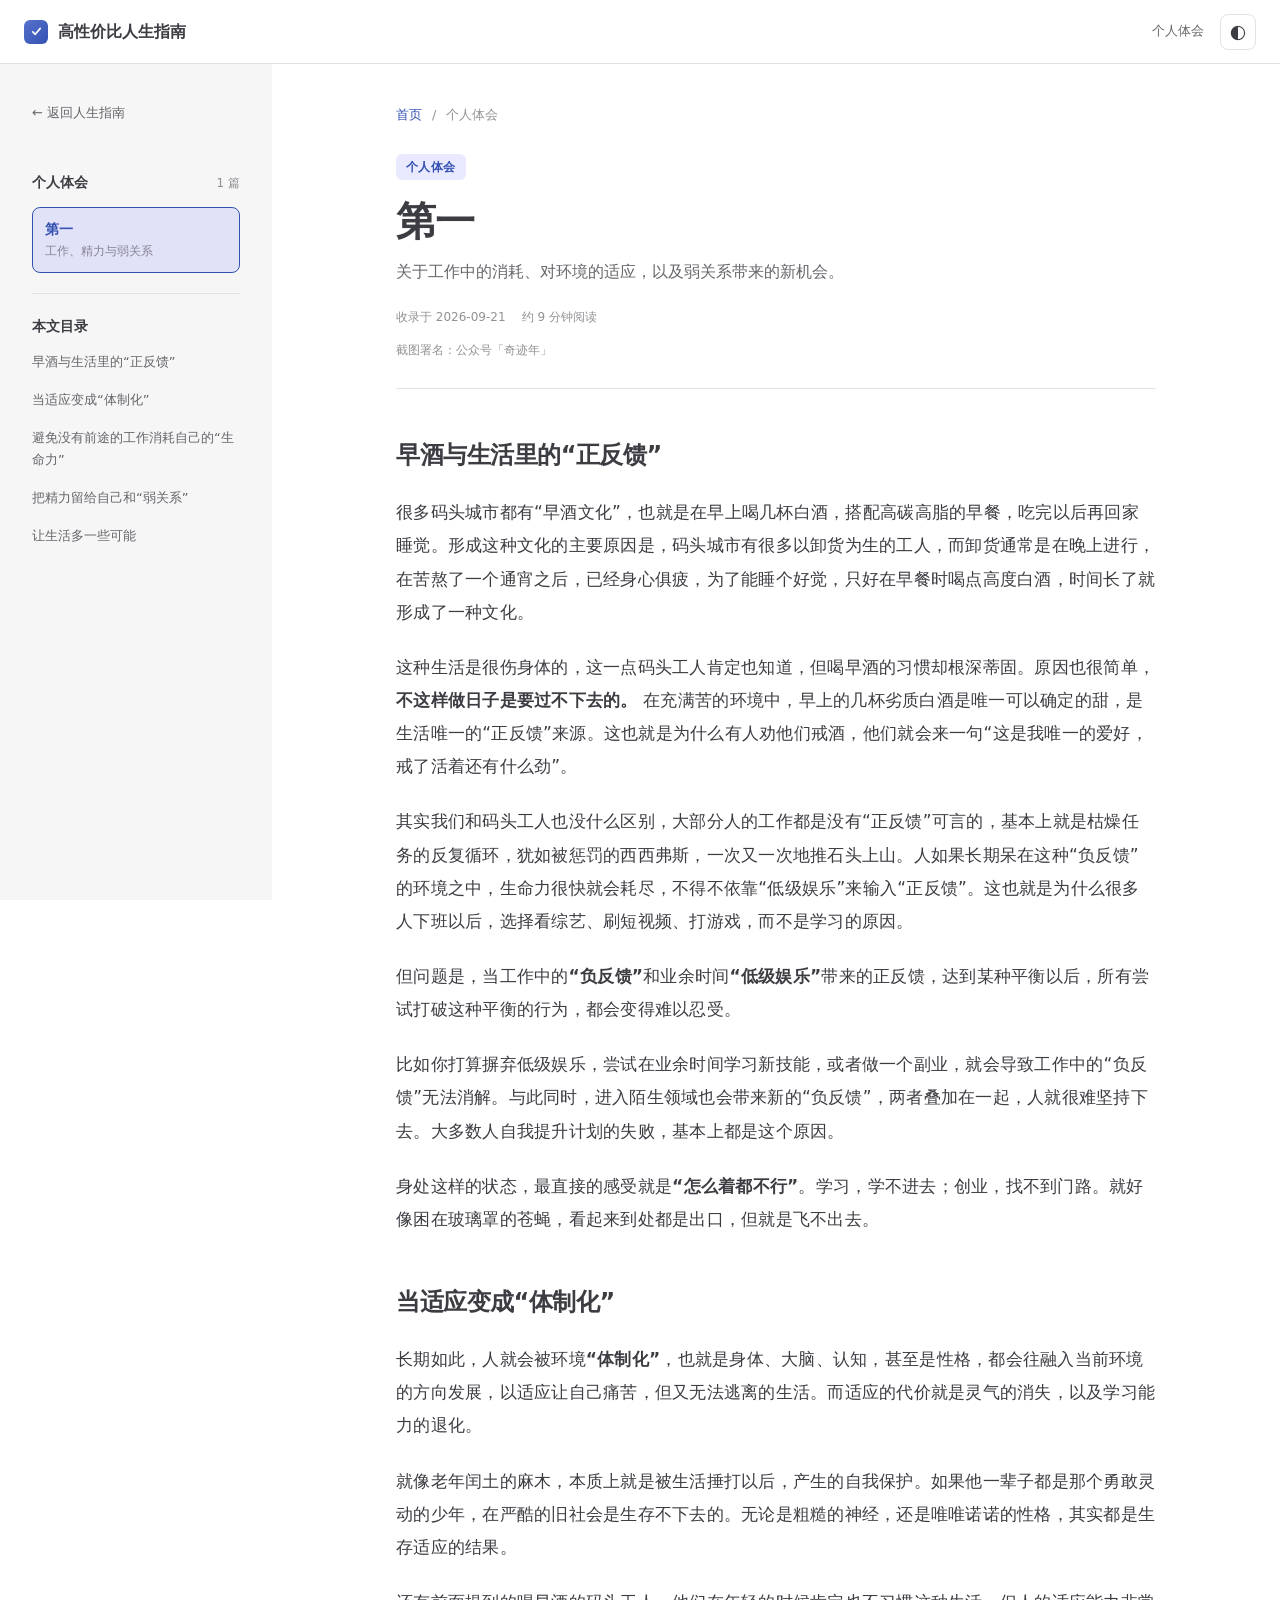
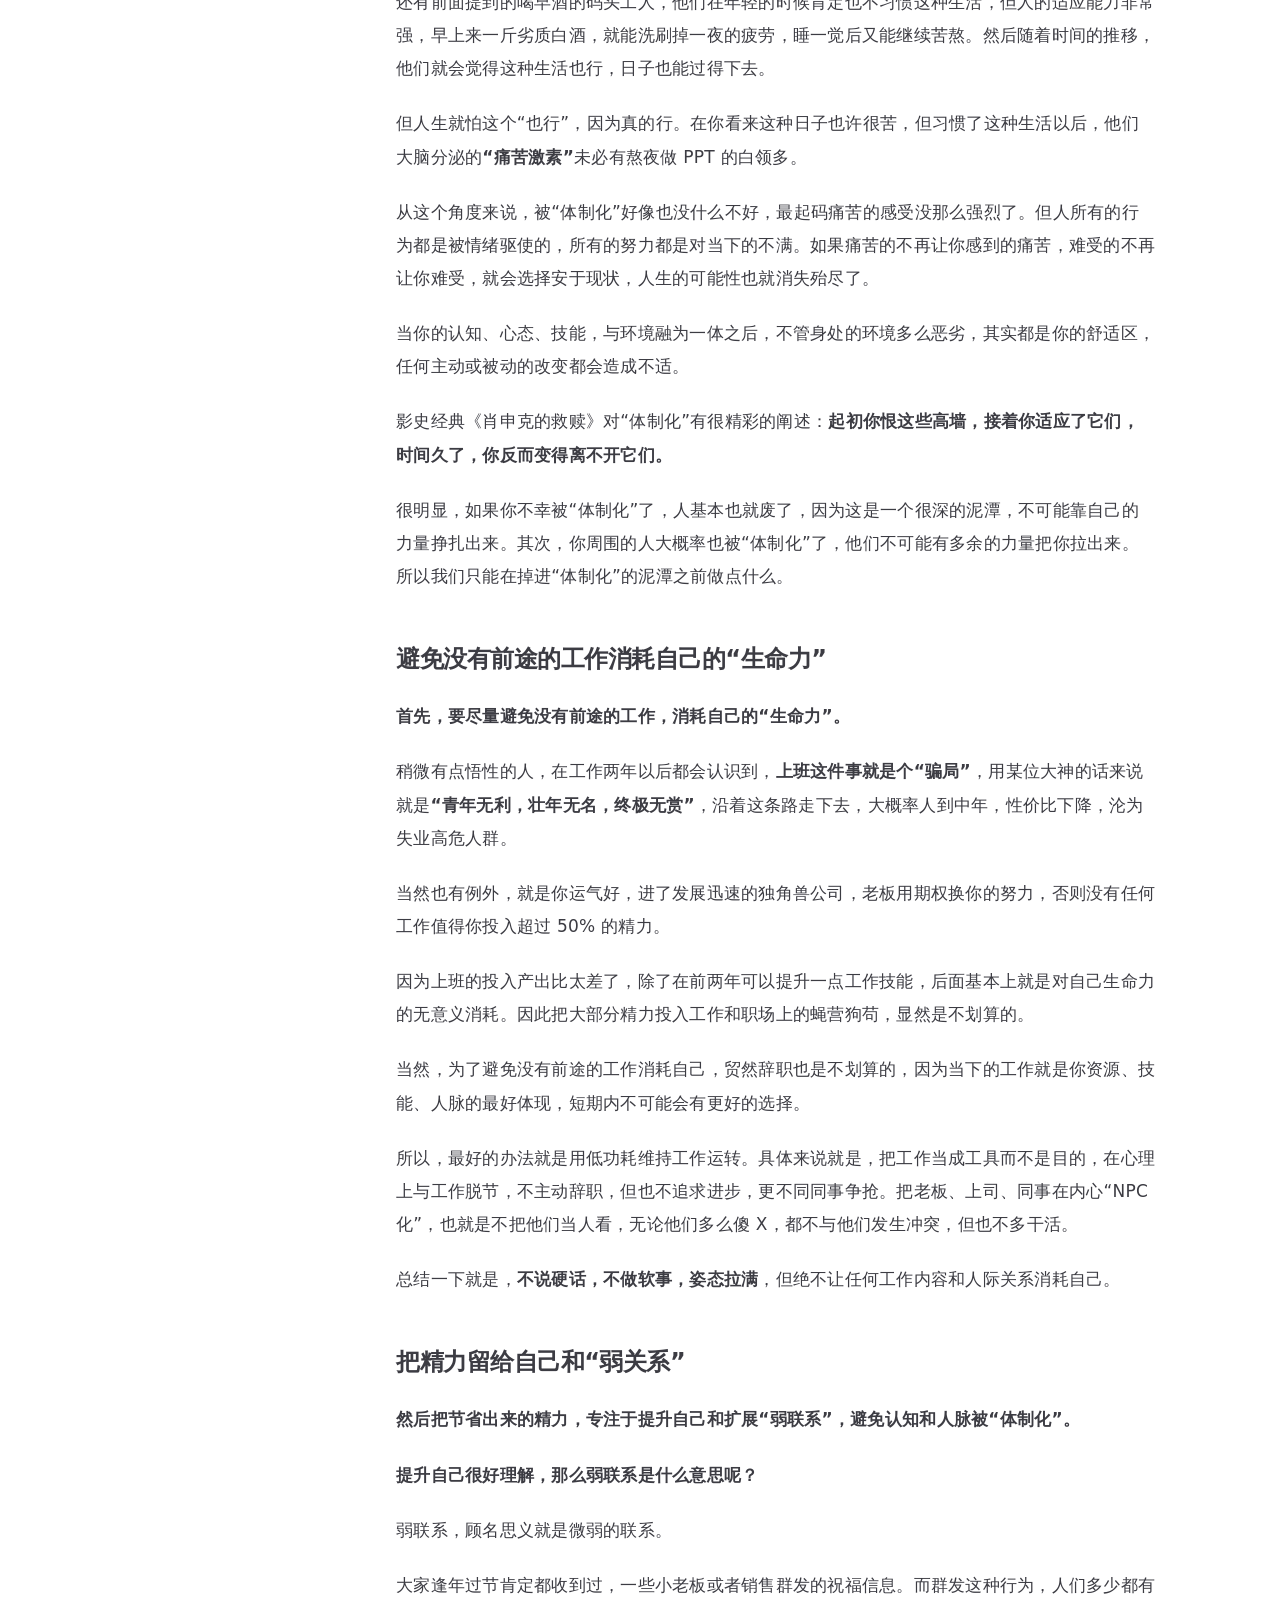
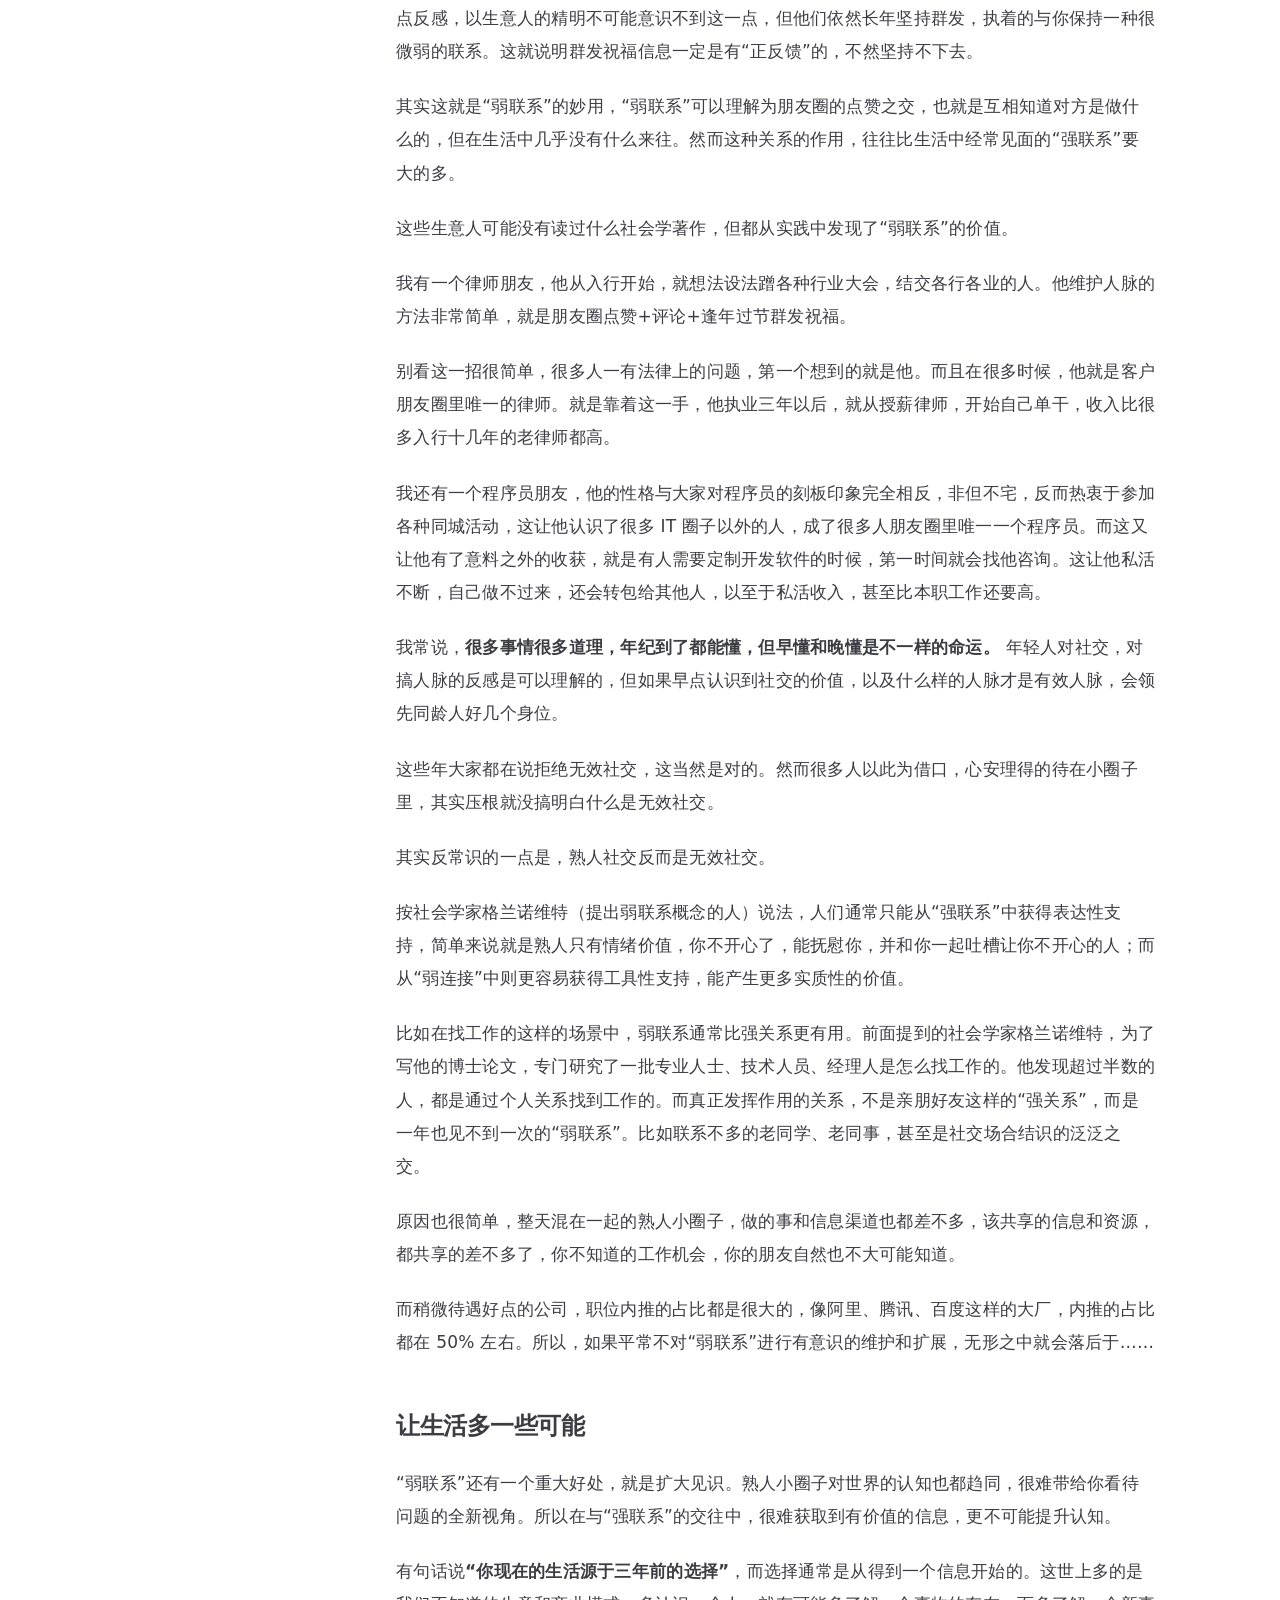
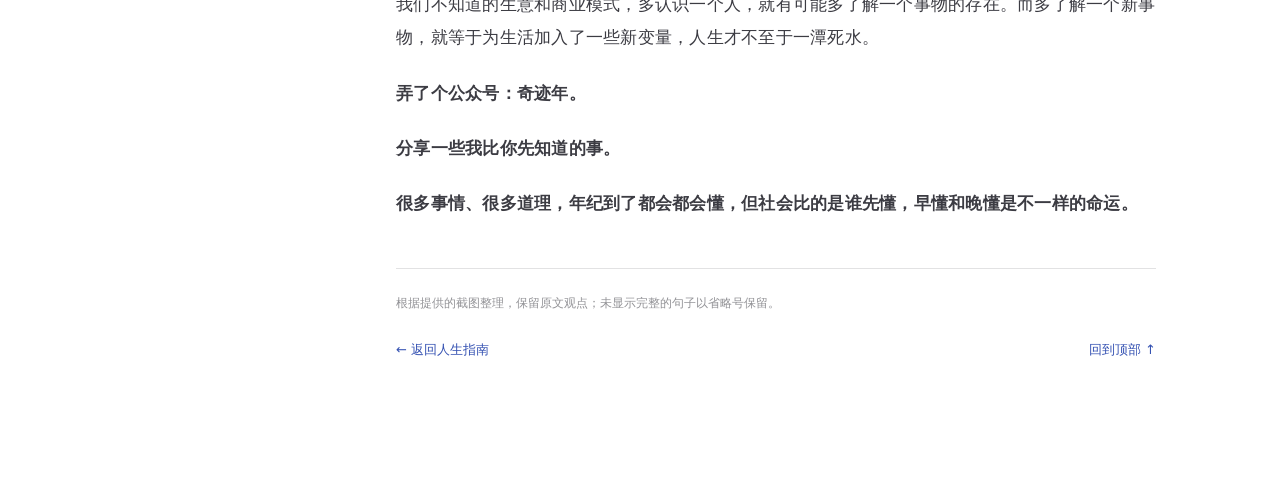
==== personal.html @ 33c747d7 "Add personal reflections sidebar and first article reader" ====
<!doctype html>
<html lang="zh-CN">
<head>
<meta charset="utf-8">
<meta name="viewport" content="width=device-width, initial-scale=1">
<title>第一 · 个人体会 · 高性价比人生指南</title>
<meta name="description" content="关于工作中的消耗、对环境的适应，以及弱关系带来的新机会。">
<meta name="theme-color" content="#3451b2" media="(prefers-color-scheme: light)">
<meta name="theme-color" content="#1b1b1f" media="(prefers-color-scheme: dark)">
<link rel="canonical" href="https://zhangjh024.github.io/HowToLiveBetter/personal.html?article=first">
<meta property="og:type" content="article">
<meta property="og:title" content="第一 · 个人体会">
<meta property="og:description" content="关于工作中的消耗、对环境的适应，以及弱关系带来的新机会。">
<meta property="og:url" content="https://zhangjh024.github.io/HowToLiveBetter/personal.html?article=first">
<meta property="og:site_name" content="高性价比人生指南">
<meta property="og:locale" content="zh_CN">
<link rel="icon" href="data:image/svg+xml,%3Csvg xmlns='http://www.w3.org/2000/svg' viewBox='0 0 64 64'%3E%3Crect width='64' height='64' rx='14' fill='%233451b2'/%3E%3Cpath d='M17 33l10 11 20-24' fill='none' stroke='white' stroke-width='7' stroke-linecap='round' stroke-linejoin='round'/%3E%3C/svg%3E">
<script>(function(){try{var s=localStorage.getItem('theme');var d=s?s==='dark':matchMedia('(prefers-color-scheme: dark)').matches;if(d)document.documentElement.classList.add('dark')}catch(e){}})();</script>
<link rel="stylesheet" href="assets/site.css">
<link rel="stylesheet" href="assets/personal.css">
<script type="module" src="assets/personal.js"></script>
</head>
<body class="reading-page">
<a class="reader-skip" href="#personal-reader">跳到正文</a>
<header class="nav">
  <div class="nav-in">
    <button class="icon-btn menu-btn" id="reader-menu" aria-label="打开文章导航" aria-controls="reader-sidebar" aria-expanded="false"><svg viewBox="0 0 24 24" aria-hidden="true"><path d="M4 6h16v2H4zm0 5h16v2H4zm0 5h16v2H4z"/></svg></button>
    <a class="title" href="./"><span class="logo" aria-hidden="true"><svg viewBox="0 0 24 24"><path d="M6 12.5l4 4 8-9.5" fill="none" stroke="currentColor" stroke-width="2.6" stroke-linecap="round" stroke-linejoin="round"/></svg></span><span>高性价比人生指南</span></a>
    <span class="reader-nav-label">个人体会</span>
    <button class="reader-theme" id="reader-theme" aria-label="切换深色模式" aria-pressed="false" title="切换深色模式">◐</button>
  </div>
</header>
<div class="backdrop" id="reader-backdrop"></div>
<aside class="sidebar" id="reader-sidebar" aria-label="文章导航">
  <div class="group"><a class="reader-home" href="./">← 返回人生指南</a></div>
  <section class="group personal-group" aria-labelledby="personal-heading">
    <div class="gt" id="personal-heading">个人体会 <small data-personal-count>1 篇</small></div>
    <nav class="personal-links" data-personal-links aria-label="个人体会文章">
      <a class="personal-entry" href="personal.html?article=first"><span>第一</span><small>工作、精力与弱关系</small></a>
    </nav>
  </section>
  <nav class="group" aria-labelledby="reader-toc-heading" id="reader-toc-group" hidden>
    <div class="gt" id="reader-toc-heading">本文目录</div>
    <ol class="reader-toc" id="reader-toc"></ol>
  </nav>
</aside>
<main class="content" id="personal-reader" tabindex="-1">
  <div class="reading-doc doc">
    <div class="reader-breadcrumb"><a href="./">首页</a><span aria-hidden="true">/</span><span>个人体会</span></div>
    <div class="status" id="reader-status" role="status">正在加载文章…</div>
    <article id="reader-article" hidden>
      <header class="reader-header">
        <span class="reader-category">个人体会</span>
        <h1 id="reader-title">第一</h1>
        <p class="reader-description" id="reader-description"></p>
        <div class="reader-meta"><span>收录于 <time id="reader-date"></time></span><span id="reader-length"></span></div>
        <p class="reader-source" id="reader-source"></p>
      </header>
      <div class="reader-body" id="reader-body"></div>
      <footer class="reader-footer">
        <p class="reader-note" id="reader-note"></p>
        <div class="reader-bottom-links"><a href="./">← 返回人生指南</a><a href="#personal-reader">回到顶部 ↑</a></div>
      </footer>
    </article>
    <noscript><p>阅读文章需要开启 JavaScript，也可以<a href="https://github.com/zhangjh024/HowToLiveBetter/blob/main/docs/个人体会/第一.md">在 GitHub 阅读《第一》</a>。</p></noscript>
  </div>
</main>
</body>
</html>
---- assets/site.css ----
:root{
  --bg:#ffffff; --bg-alt:#f6f6f7; --bg-soft:#f6f6f7; --bg-mute:#f1f1f2; --bg-elv:#ffffff;
  --divider:#e2e2e3; --gutter:#e2e2e3;
  --t1:rgba(60,60,67,1); --t2:rgba(60,60,67,.78); --t3:rgba(60,60,67,.56);
  --brand-1:#3451b2; --brand-2:#3a5ccc; --brand-3:#5672cd; --brand-soft:rgba(100,108,255,.14);
  --green-1:#18794e; --green-soft:rgba(16,185,129,.14);
  --yellow-1:#915930; --yellow-soft:rgba(234,179,8,.14);
  --red-1:#b8272c; --red-soft:rgba(244,63,94,.14);
  --gray-1:#565a5f; --gray-soft:rgba(142,150,170,.14);
  --mark:rgba(234,179,8,.32);
  --shadow:0 1px 2px rgba(0,0,0,.04),0 1px 2px rgba(0,0,0,.06);
  --font:"Inter",ui-sans-serif,system-ui,-apple-system,"Segoe UI",Roboto,"PingFang SC","Hiragino Sans GB","Microsoft YaHei","Noto Sans SC",sans-serif;
  --mono:ui-monospace,"SF Mono",Menlo,Consolas,"Liberation Mono",monospace;
  --nav-h:64px; --side-w:272px;
  color-scheme:light;
}
html.dark{
  --bg:#1b1b1f; --bg-alt:#161618; --bg-soft:#202127; --bg-mute:#2b2b2f; --bg-elv:#202127;
  --divider:#2e2e32; --gutter:#000000;
  --t1:rgba(255,255,245,.86); --t2:rgba(235,235,245,.6); --t3:rgba(235,235,245,.38);
  --brand-1:#a8b1ff; --brand-2:#5c73e7; --brand-3:#3e63dd; --brand-soft:rgba(100,108,255,.16);
  --green-1:#3dd68c; --green-soft:rgba(16,185,129,.16);
  --yellow-1:#f9b44e; --yellow-soft:rgba(234,179,8,.16);
  --red-1:#f66f81; --red-soft:rgba(244,63,94,.16);
  --gray-1:#a4a8ae; --gray-soft:rgba(142,150,170,.16);
  --mark:rgba(234,179,8,.28);
  --shadow:0 1px 2px rgba(0,0,0,.3);
  color-scheme:dark;
}
*{box-sizing:border-box}
html{scroll-padding-top:calc(var(--nav-h) + 16px)}
body{margin:0;background:var(--bg);color:var(--t1);font:14px/1.7 var(--font);-webkit-font-smoothing:antialiased}
a{color:var(--brand-1);text-decoration:none;transition:color .25s}
a:hover{color:var(--brand-2);text-decoration:underline;text-underline-offset:2px}
button{font:inherit;color:inherit;background:none;border:0;padding:0;cursor:pointer}
:focus-visible{outline:2px solid var(--brand-1);outline-offset:2px;border-radius:4px}
mark{background:var(--mark);color:inherit;border-radius:2px;padding:0 1px}
[hidden]{display:none!important}

/* nav */
.nav{position:fixed;top:0;left:0;right:0;height:var(--nav-h);z-index:30;background:var(--bg);border-bottom:1px solid var(--divider)}
.nav-in{height:100%;display:flex;align-items:center;gap:16px;padding:0 24px}
.title{display:flex;align-items:center;gap:10px;font-weight:600;font-size:16px;color:var(--t1);white-space:nowrap}
.title:hover{text-decoration:none;color:var(--t1)}
.logo{width:24px;height:24px;border-radius:6px;background:linear-gradient(135deg,var(--brand-3),var(--brand-1));display:grid;place-items:center;color:#fff;font-size:12px;font-weight:700}
.logo svg{width:15px;height:15px}
.search{flex:1;max-width:520px;margin-left:auto;position:relative}
.search input{width:100%;height:40px;padding:0 44px 0 40px;border-radius:8px;border:1px solid transparent;background:var(--bg-alt);color:var(--t1);font:inherit;font-size:14px;transition:border-color .25s,background .25s}
.search input:hover{border-color:var(--divider)}
.search input:focus{outline:0;border-color:var(--brand-1);background:var(--bg)}
.search input::placeholder{color:var(--t3)}
.search svg{position:absolute;left:12px;top:50%;transform:translateY(-50%);width:18px;height:18px;fill:none;stroke:var(--t3);stroke-width:2;pointer-events:none}
.search kbd{position:absolute;right:10px;top:50%;transform:translateY(-50%);font:500 11px/1 var(--font);color:var(--t3);border:1px solid var(--divider);border-radius:4px;padding:3px 6px;background:var(--bg-elv);pointer-events:none}
.nav-r{display:flex;align-items:center;gap:8px}
.icon-btn{width:36px;height:36px;border-radius:8px;display:grid;place-items:center;color:var(--t2);transition:background .25s,color .25s}
.icon-btn:hover{background:var(--bg-soft);color:var(--t1)}
.icon-btn svg{width:20px;height:20px;fill:currentColor}
.switch{position:relative;width:40px;height:22px;border-radius:11px;border:1px solid var(--divider);background:var(--bg-mute);transition:border-color .25s,background .25s;flex:none;margin-left:8px}
.switch:hover{border-color:var(--t3)}
.switch .knob{position:absolute;top:1px;left:1px;width:18px;height:18px;border-radius:50%;background:var(--bg-elv);box-shadow:var(--shadow);transition:transform .25s;display:grid;place-items:center}
html.dark .switch .knob{transform:translateX(18px)}
.switch svg{width:12px;height:12px;fill:var(--t2)}
.switch .sun{display:block} .switch .moon{display:none}
html.dark .switch .sun{display:none} html.dark .switch .moon{display:block}
.menu-btn{display:none}

/* sidebar */
.sidebar{position:fixed;top:var(--nav-h);bottom:0;left:0;width:var(--side-w);background:var(--bg-alt);padding:32px 32px 96px;overflow-y:auto;overscroll-behavior:contain;z-index:20}
.group{padding-bottom:20px;margin-bottom:20px;border-bottom:1px solid var(--divider)}
.group:last-of-type{border-bottom:0}
.gt{font-size:14px;font-weight:700;color:var(--t1);line-height:24px;margin-bottom:4px;display:flex;justify-content:space-between;align-items:baseline}
.gt small{font-weight:400;font-size:12px;color:var(--t3)}
.sec-links{display:flex;flex-direction:column}
.sec-link{display:flex;justify-content:space-between;align-items:center;gap:8px;padding:4px 0;font-size:14px;font-weight:500;color:var(--t2);line-height:24px;text-align:left;transition:color .25s;border-radius:0}
.sec-link:hover{color:var(--t1)}
.sec-link[aria-pressed="true"]{color:var(--brand-1)}
.sec-link i{font-style:normal;font-size:12px;color:var(--t3);font-variant-numeric:tabular-nums}
.sec-link.all{padding-bottom:8px;margin-bottom:4px;border-bottom:1px solid var(--divider)}
.chips{display:flex;flex-wrap:wrap;gap:6px;padding-top:6px}
.chip{border:1px solid var(--divider);background:var(--bg-elv);color:var(--t2);border-radius:999px;padding:3px 11px;font-size:12px;font-weight:500;line-height:18px;transition:all .2s}
.chip:hover{border-color:var(--brand-3);color:var(--t1)}
.chip[aria-pressed="true"]{background:var(--brand-soft);border-color:var(--brand-1);color:var(--brand-1)}
.toggle{display:flex;align-items:center;gap:8px;font-size:13px;color:var(--t2);padding:4px 0;cursor:pointer;font-weight:500}
.toggle input{accent-color:var(--brand-1);width:15px;height:15px;margin:0}
.reset{display:inline-flex;align-items:center;gap:6px;margin-top:8px;padding:6px 14px;border:1px solid var(--divider);border-radius:20px;font-size:13px;font-weight:500;color:var(--t2);background:var(--bg-elv);transition:all .25s}
.reset:hover{border-color:var(--brand-1);color:var(--brand-1)}
.doc-links{margin-top:8px;font-size:14px;color:var(--t3)}
.doc-links a{margin-right:4px}
.hint{font-size:12px;color:var(--t3);line-height:1.6;margin-top:16px}
.hint p{margin:4px 0}
.backdrop{display:none}

/* content */
.content{padding:calc(var(--nav-h) + 40px) 48px 128px calc(var(--side-w) + 48px)}
.doc{max-width:900px;margin:0 auto}
.doc-head{margin-bottom:28px}
.doc-head h1{font-size:32px;line-height:40px;font-weight:700;letter-spacing:-.02em;margin:0 0 8px}
.doc-head p{margin:0;color:var(--t2);font-size:16px}
.doc-head .stat{color:var(--t3);font-size:14px;margin-top:6px}
.doc-head .stat b{color:var(--brand-1);font-weight:600}
.sec-block{margin-top:40px}
.sec-h{display:flex;align-items:baseline;gap:12px;padding-top:24px;border-top:1px solid var(--divider);margin-bottom:8px}
.sec-h h2{font-size:24px;line-height:32px;font-weight:600;letter-spacing:-.02em;margin:0}
.sec-h .shown{margin-left:auto;font-size:13px;color:var(--t3);font-variant-numeric:tabular-nums}
.intro{margin:0 0 20px;color:var(--t2);font-size:14px;max-width:72ch}

.card{background:var(--bg-soft);border:1px solid transparent;border-radius:12px;padding:22px 24px 18px;margin-bottom:16px;transition:border-color .25s,background .25s;content-visibility:auto;contain-intrinsic-size:300px;contain-intrinsic-size:auto 300px}
.card:hover{border-color:var(--divider)}
.card-h{display:flex;align-items:flex-start;gap:10px;margin-bottom:10px}
.card-h h3{margin:0;font-size:18px;line-height:28px;font-weight:600;letter-spacing:-.01em;flex:1;min-width:0;overflow-wrap:anywhere}
.card-h .idx{color:var(--t3);font-size:14px;line-height:28px;font-variant-numeric:tabular-nums;min-width:22px}
.card-h .anchor{opacity:0;color:var(--brand-1);font-size:16px;line-height:28px;font-weight:500;transition:opacity .2s}
.card:hover .anchor,.anchor:focus-visible{opacity:1}
.badges{display:flex;flex-wrap:wrap;gap:6px;margin-bottom:14px}
.badge{display:inline-block;border-radius:10px;padding:0 10px;line-height:20px;font-size:12px;font-weight:600;white-space:nowrap;transform:translateY(0)}
.badge.tip{background:var(--brand-soft);color:var(--brand-1)}
.badge.A{background:var(--green-soft);color:var(--green-1)}
.badge.B{background:var(--yellow-soft);color:var(--yellow-1)}
.badge.C{background:var(--gray-soft);color:var(--gray-1)}
.badge.danger{background:var(--red-soft);color:var(--red-1)}
.badge.warn{background:var(--yellow-soft);color:var(--yellow-1)}
.badge.plain{background:var(--gray-soft);color:var(--t2);font-weight:500}
.badge.r3{background:var(--brand-soft);color:var(--brand-1)}
.badge.r2{background:var(--green-soft);color:var(--green-1)}
.badge.r1{background:var(--gray-soft);color:var(--gray-1)}
.human{margin:0 0 14px;padding:10px 14px;border-left:2px solid var(--brand-1);background:var(--brand-soft);border-radius:0 6px 6px 0;font-size:15px;line-height:1.75;color:var(--t1);overflow-wrap:anywhere}
.rows{display:grid;grid-template-columns:auto 1fr;gap:8px 16px;font-size:14px;line-height:1.75}
.rows .k{color:var(--t3);font-weight:500;font-size:13px;line-height:1.75;padding-top:1px}
.rows .v{color:var(--t1);min-width:0;overflow-wrap:anywhere}
.rows .v.note{color:var(--t2)}
.src{margin-top:14px;border-top:1px solid var(--divider);padding-top:10px}
.src summary{list-style:none;cursor:pointer;font-size:13px;font-weight:500;color:var(--t2);display:flex;align-items:center;gap:6px;user-select:none}
.src summary::-webkit-details-marker{display:none}
.src summary::before{content:"";width:6px;height:6px;border-right:1.5px solid var(--t3);border-bottom:1.5px solid var(--t3);transform:rotate(-45deg);transition:transform .2s;margin-right:2px}
.src[open] summary::before{transform:rotate(45deg)}
.src .body{padding-top:8px;font-size:13px;line-height:1.75;color:var(--t2);overflow-wrap:anywhere}

abbr.term{text-decoration:none;border-bottom:1px dotted var(--t3);cursor:help}
abbr.term:hover{border-bottom-color:var(--brand-1);color:var(--brand-1)}
.pop{position:absolute;z-index:40;background:var(--bg-elv);border:1px solid var(--divider);border-radius:8px;box-shadow:0 8px 24px rgba(0,0,0,.14);padding:10px 12px;font-size:13px;line-height:1.6;color:var(--t2)}
.pop b{display:block;color:var(--t1);font-weight:600;margin-bottom:2px}
.gloss{margin-top:16px;border:1px solid var(--divider);border-radius:8px;padding:0 16px;font-size:13px;color:var(--t2)}
.gloss summary{cursor:pointer;padding:10px 0;font-weight:500;color:var(--t2);list-style:none;display:flex;align-items:center;gap:6px}
.gloss summary::-webkit-details-marker{display:none}
.gloss summary::before{content:"";width:6px;height:6px;border-right:1.5px solid var(--t3);border-bottom:1.5px solid var(--t3);transform:rotate(-45deg);transition:transform .2s;margin-right:2px}
.gloss[open] summary::before{transform:rotate(45deg)}
.gloss p{margin:0 0 8px}
.gloss dl{display:grid;grid-template-columns:auto 1fr;gap:6px 14px;margin:0 0 14px}
.gloss dt{font-weight:600;color:var(--t1);white-space:nowrap}
.gloss dd{margin:0}
@media (max-width:960px){.gloss dl{grid-template-columns:1fr;gap:2px} .gloss dd{margin-bottom:8px}}
.empty{border:1px dashed var(--divider);border-radius:12px;padding:40px 24px;text-align:center;color:var(--t2);margin-top:24px}
.empty button{margin-top:12px;padding:7px 16px;border:1px solid var(--divider);border-radius:20px;font-weight:500;background:var(--bg-elv)}
.empty button:hover{border-color:var(--brand-1);color:var(--brand-1)}
.status{color:var(--t3);padding:40px 0;text-align:center}
.status code{font-family:var(--mono);font-size:13px;background:var(--bg-mute);padding:2px 6px;border-radius:4px}
.foot{margin-top:64px;padding-top:24px;border-top:1px solid var(--divider);color:var(--t3);font-size:13px;line-height:1.7}

@media (max-width:960px){
  :root{--nav-h:56px}
  .nav-in{padding:0 16px;gap:10px}
  .title span{display:none}
  .search{max-width:none}
  .search kbd{display:none}
  .menu-btn{display:grid}
  .sidebar{transform:translateX(-100%);transition:transform .25s;box-shadow:none;padding:24px 24px 96px;width:min(var(--side-w),86vw)}
  .sidebar.open{transform:none;box-shadow:0 8px 24px rgba(0,0,0,.2)}
  .backdrop{display:block;position:fixed;inset:0;background:rgba(0,0,0,.4);z-index:15;opacity:0;pointer-events:none;transition:opacity .25s}
  .backdrop.on{opacity:1;pointer-events:auto}
  .content{padding:calc(var(--nav-h) + 24px) 20px 96px}
  .doc-head h1{font-size:26px;line-height:34px}
  .card{padding:18px 16px 14px;border-radius:10px}
  .card-h h3{font-size:16px;line-height:24px}
  .card-h .idx{line-height:24px}
  .human{padding:9px 12px;font-size:14px;margin-bottom:12px}
  .rows{grid-template-columns:1fr;gap:4px}
  .rows .k{padding-top:6px}
  .rows .k:first-child{padding-top:0}
}
@media (prefers-reduced-motion:reduce){*{transition:none!important}}
---- assets/personal.css ----
.sidebar .personal-group{border-bottom:1px solid var(--divider)}
.personal-links{display:flex;flex-direction:column;gap:8px;padding-top:8px}
.personal-entry{display:flex;flex-direction:column;gap:2px;padding:10px 12px;border:1px solid var(--divider);border-radius:8px;color:var(--t1);background:var(--bg-elv);line-height:1.6;overflow-wrap:anywhere}
.personal-entry:hover{text-decoration:none;border-color:var(--brand-1);color:var(--brand-1)}
.personal-entry>span{font-size:14px;font-weight:600}
.personal-entry>small{font-size:12px;color:var(--t3);font-weight:400}
.personal-entry[aria-current="page"]{border-color:var(--brand-1);background:var(--brand-soft);color:var(--brand-1)}
.reader-nav-label{margin-left:auto;color:var(--t2);font-size:13px}
.reader-skip{position:fixed;top:8px;left:16px;z-index:50;padding:8px 16px;background:var(--bg);border:1px solid var(--brand-1);border-radius:8px;transform:translateY(-150%)}
.reader-skip:focus{transform:none}
.reading-page .reader-home{display:block;font-size:13px;padding:6px 0;color:var(--t2)}
.reading-page .reader-theme{width:36px;height:36px;border:1px solid var(--divider);border-radius:8px;font-size:19px}
.reading-page .reader-theme:hover{background:var(--bg-soft)}
.reading-page .reading-doc{max-width:760px}
.reading-page .reader-breadcrumb{display:flex;align-items:center;gap:10px;margin:0 0 28px;font-size:13px;color:var(--t3)}
.reading-page .reader-header{padding-bottom:28px;border-bottom:1px solid var(--divider)}
.reading-page .reader-category{display:inline-block;padding:3px 10px;border-radius:6px;color:var(--brand-1);background:var(--brand-soft);font-size:12px;font-weight:600;letter-spacing:.04em;margin-bottom:16px}
.reading-page .reader-header h1{margin:0 0 12px;font-size:40px;line-height:1.25;letter-spacing:-.03em;overflow-wrap:anywhere}
.reading-page .reader-description{margin:0 0 20px;font-size:16px;line-height:1.8;color:var(--t2)}
.reading-page .reader-meta{display:flex;flex-wrap:wrap;gap:6px 16px;font-size:12px;color:var(--t3)}
.reading-page .reader-source{margin:12px 0 0;font-size:12px;color:var(--t3)}
.reading-page .reader-body{font-size:17px;line-height:1.95;letter-spacing:.015em;overflow-wrap:anywhere}
.reading-page .reader-body p{margin:22px 0}
.reading-page .reader-body h2{margin:48px 0 22px;font-size:24px;line-height:1.55;letter-spacing:-.02em;scroll-margin-top:16px}
.reading-page .reader-body h3{margin:32px 0 16px;font-size:20px;line-height:1.6}
.reading-page .reader-body strong{font-weight:650;color:var(--t1)}
.reading-page .reader-body blockquote{margin:28px 0;padding:2px 20px;border-left:3px solid var(--brand-1);border-radius:0 8px 8px 0;background:var(--brand-soft);color:var(--t2)}
.reading-page .reader-body ul,.reading-page .reader-body ol{padding-left:1.6em;margin:22px 0}
.reading-page .reader-body li{padding-left:4px;margin:8px 0}
.reading-page .reader-body a{text-decoration:underline;text-underline-offset:3px}
.reading-page .reader-body code{padding:2px 5px;border-radius:4px;background:var(--bg-mute);font-family:var(--mono);font-size:.88em}
.reading-page .reader-toc{list-style:none;padding:4px 0 0;margin:0;display:flex;flex-direction:column;gap:6px}
.reading-page .reader-toc a{display:block;padding:5px 0;font-size:13px;line-height:1.7;color:var(--t2)}
.reading-page .reader-toc a:hover{color:var(--brand-1)}
.reading-page .reader-footer{margin-top:48px;padding-top:24px;border-top:1px solid var(--divider)}
.reading-page .reader-note{font-size:12px;line-height:1.8;color:var(--t3);margin:0 0 24px}
.reading-page .reader-bottom-links{display:flex;justify-content:space-between;gap:16px;font-size:13px}
.reading-page .reader-error{padding:28px;border:1px solid var(--divider);border-radius:12px;background:var(--bg-soft);font-size:15px}
.reading-page .reader-error h1{font-size:24px;margin:0 0 12px}
.reading-page .reader-error p{color:var(--t2)}
.reading-page .reader-retry{padding:7px 14px;border:1px solid var(--divider);border-radius:6px;margin-right:16px;background:var(--bg)}
@media(max-width:960px){
  .reading-page .reader-breadcrumb{margin-bottom:24px}
  .reading-page .reader-header h1{font-size:32px}
  .reading-page .reader-description{font-size:15px}
  .reading-page .reader-body{font-size:16px;line-height:1.95}
  .reading-page .reader-body h2{font-size:22px;margin-top:36px}
  .reading-page .reader-body p{margin:20px 0}
  .reading-page .reader-header{padding-bottom:24px}
  .reading-page .reader-body blockquote{padding:2px 14px}
}
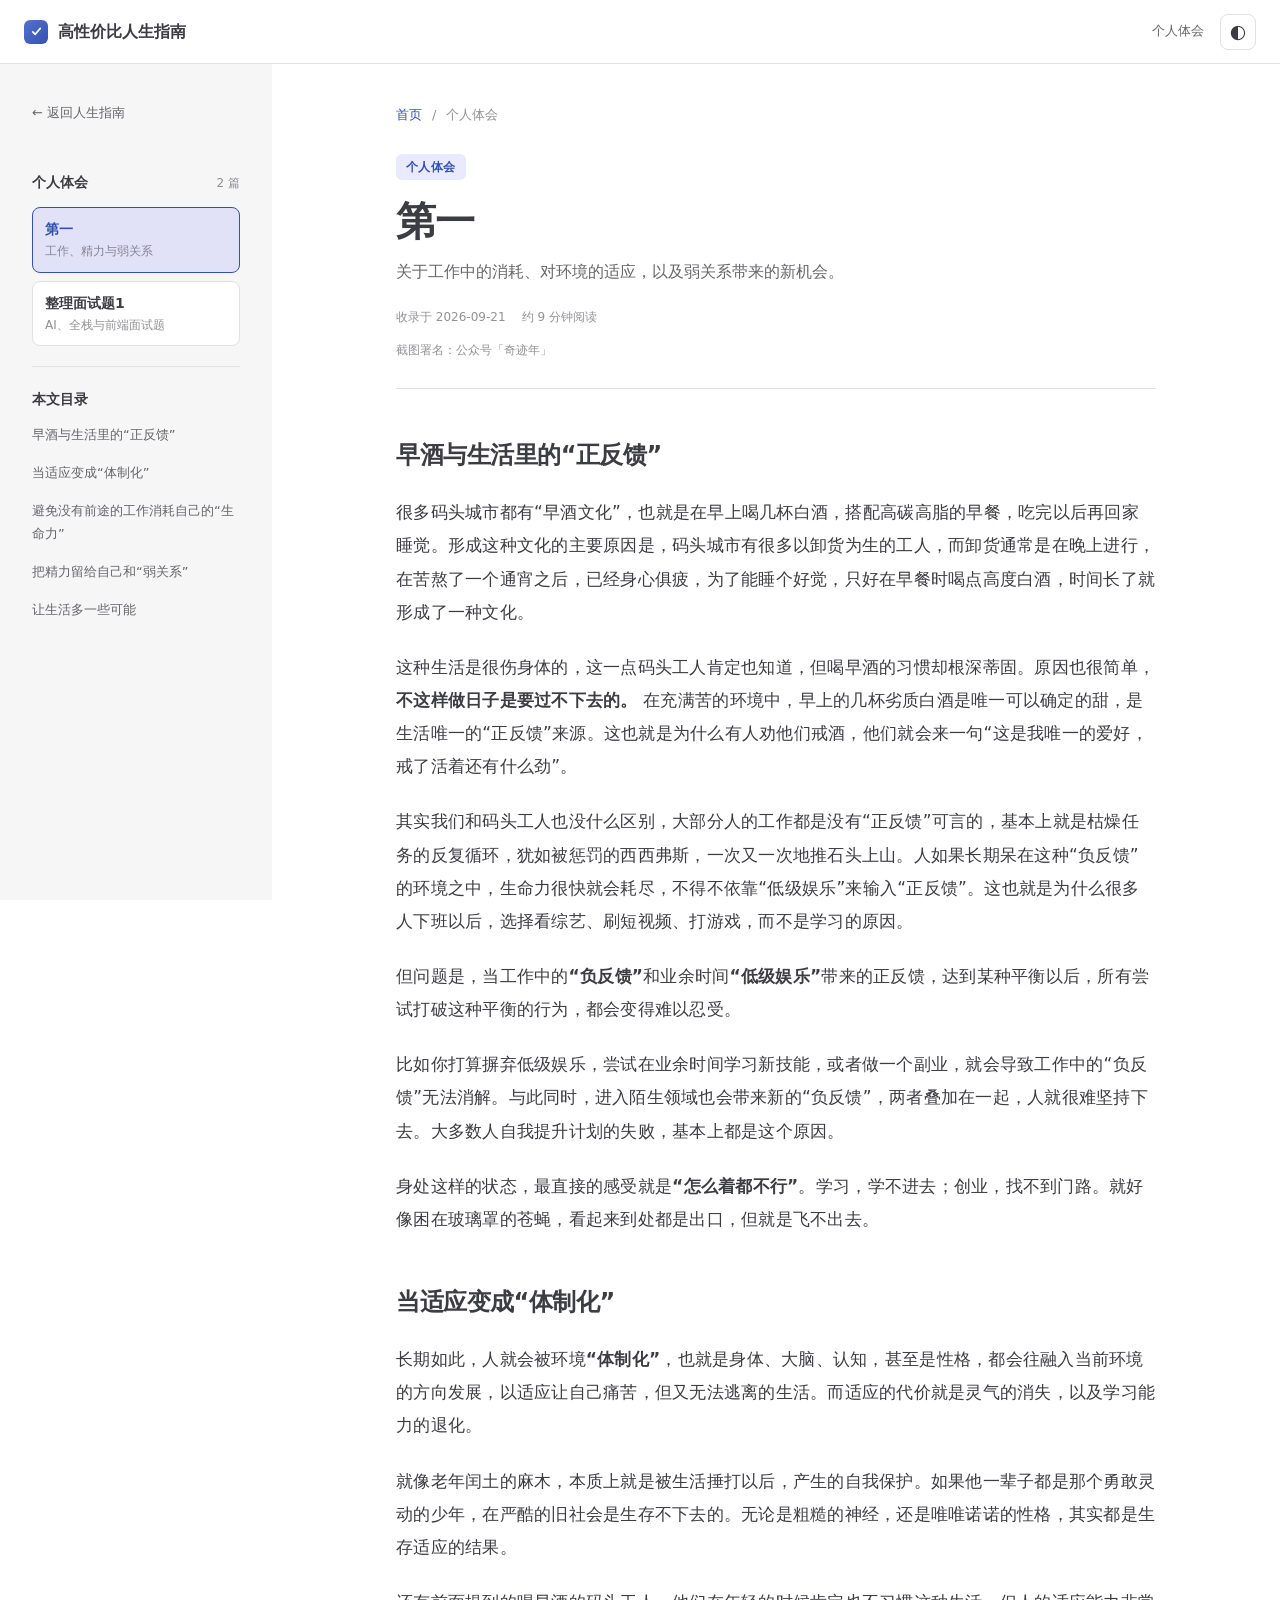
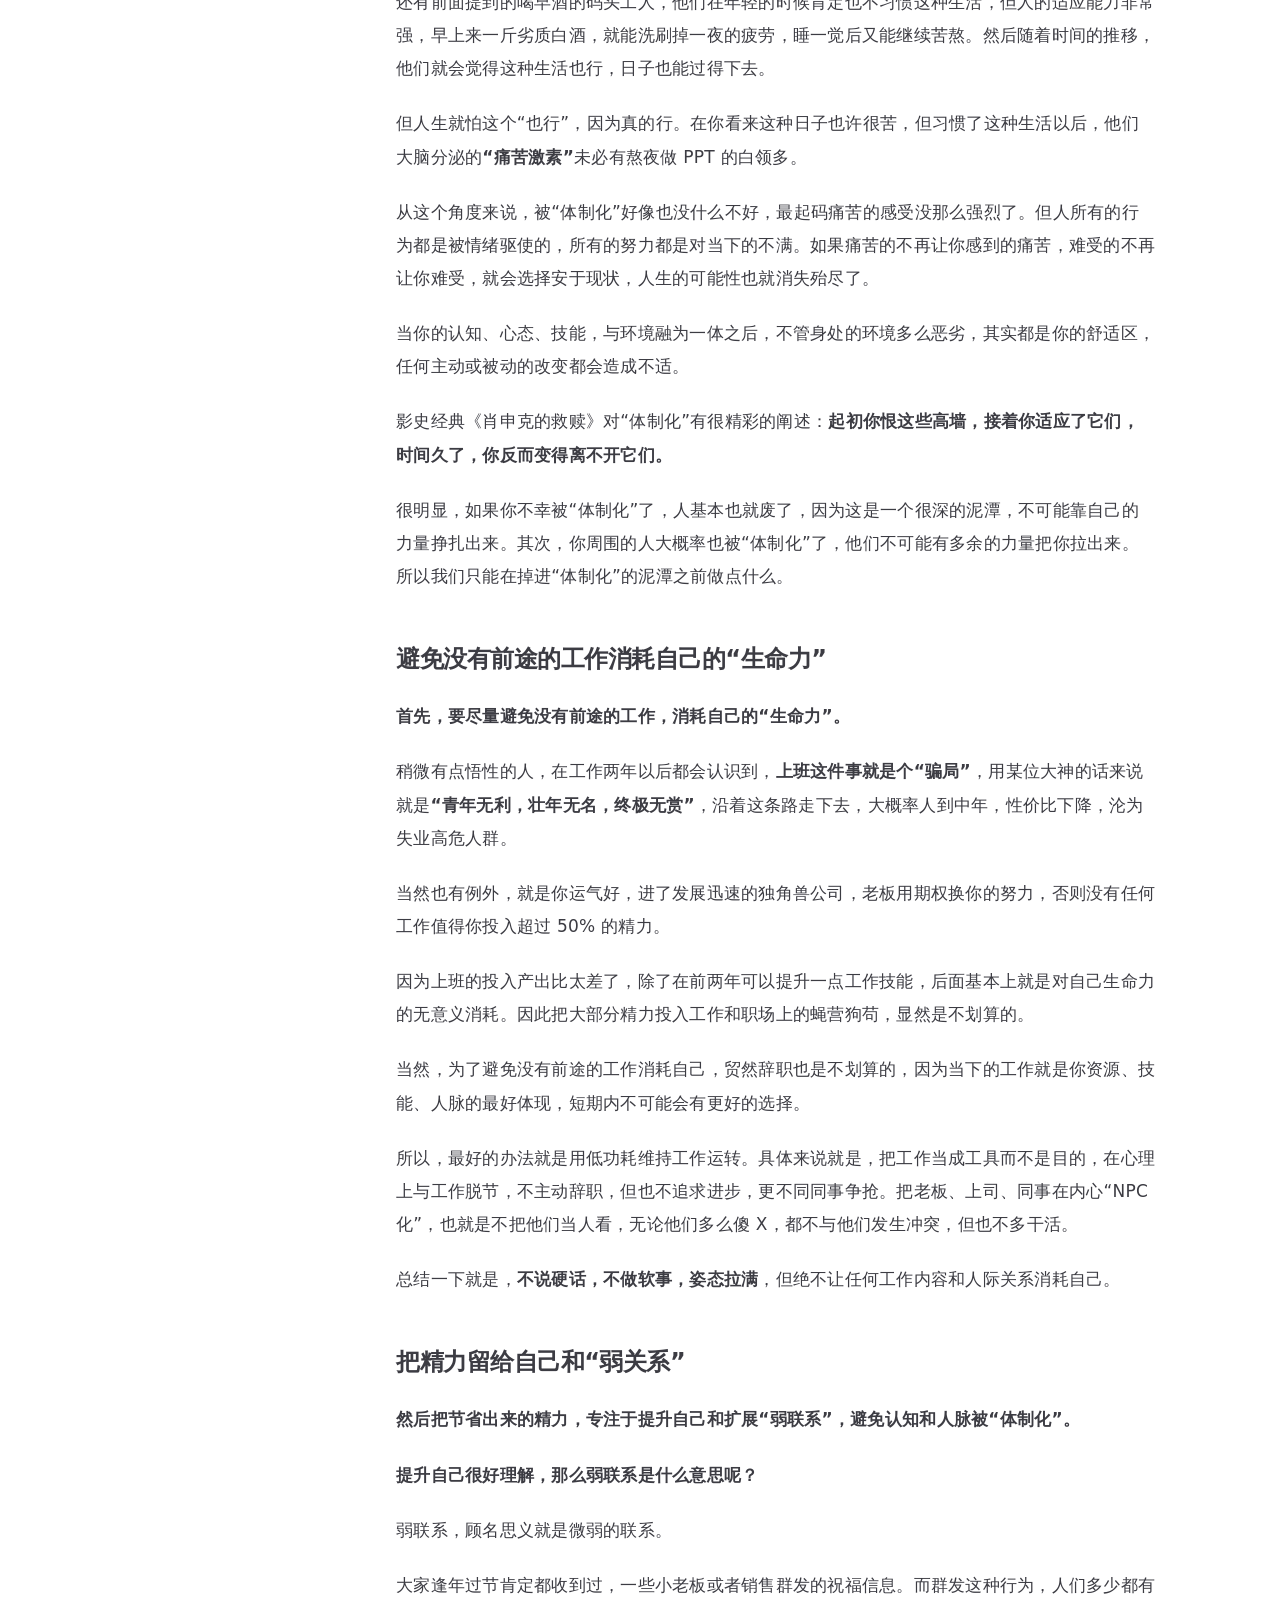
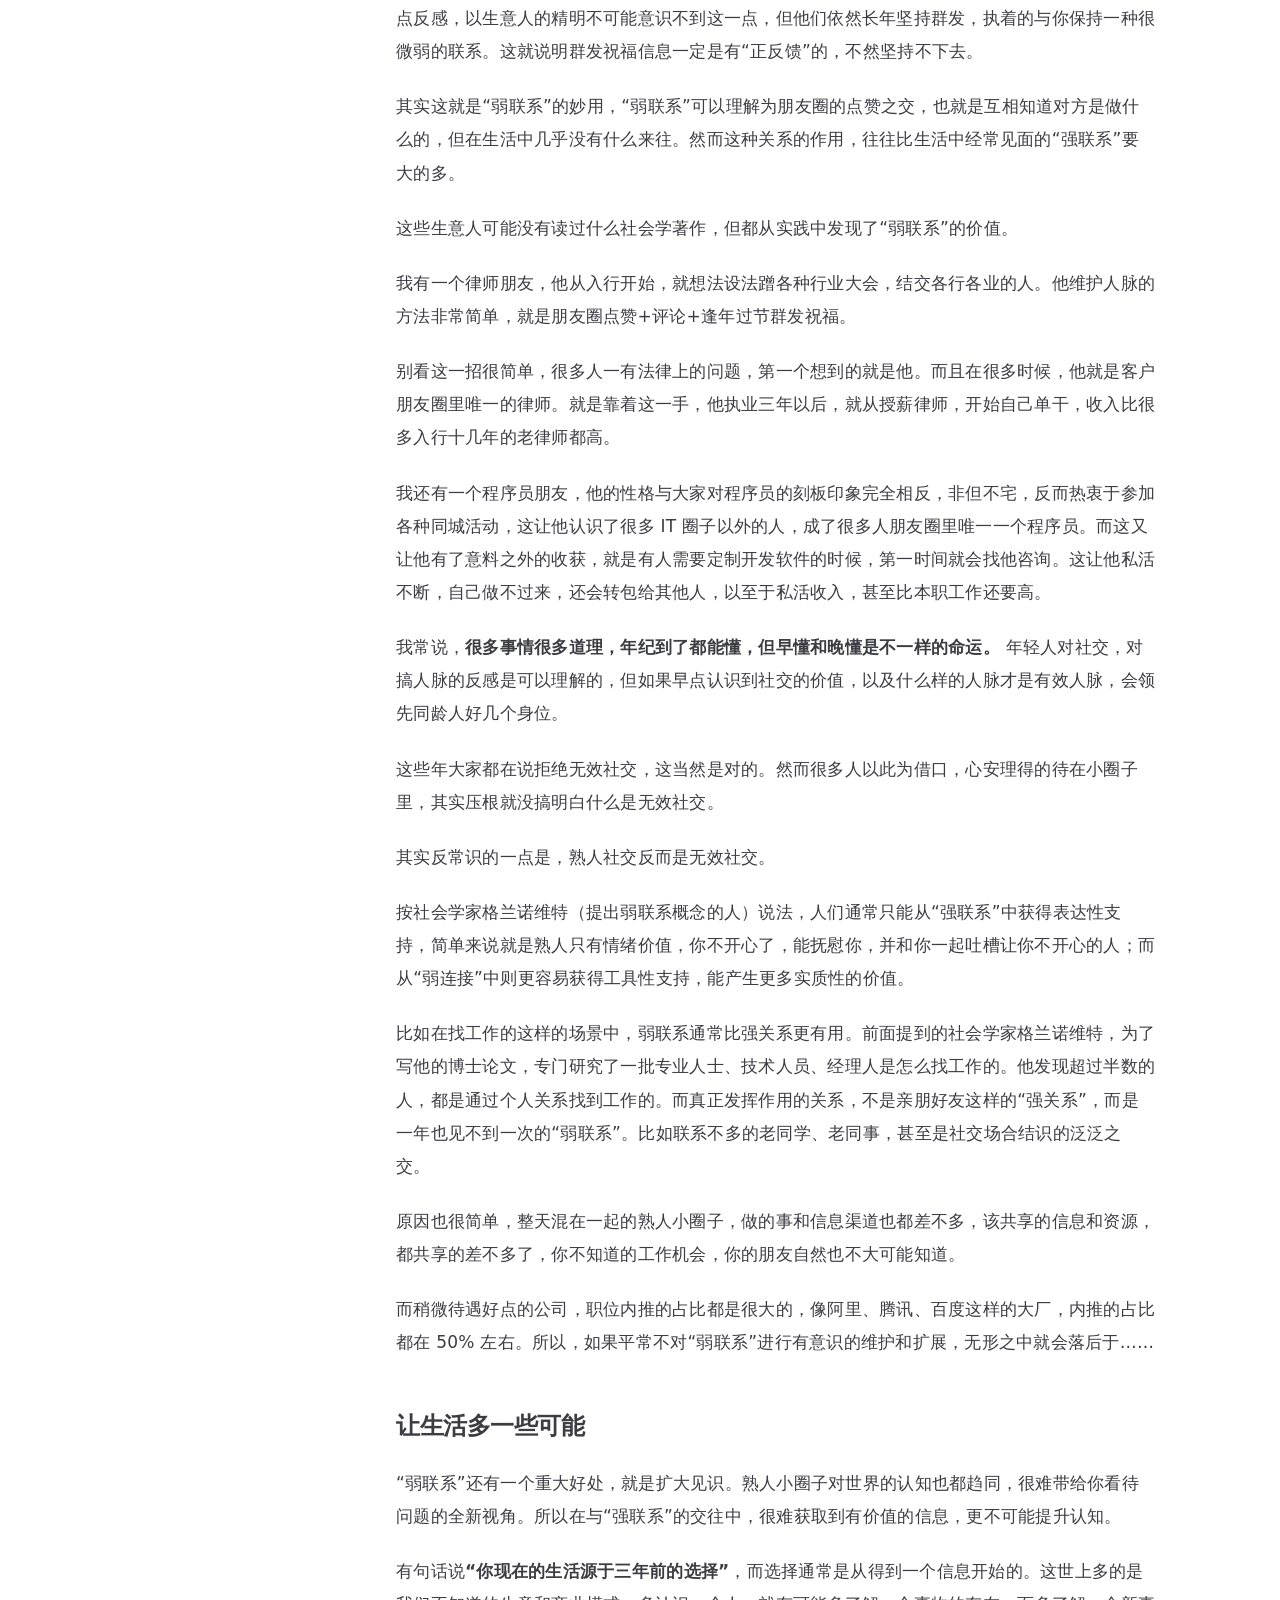
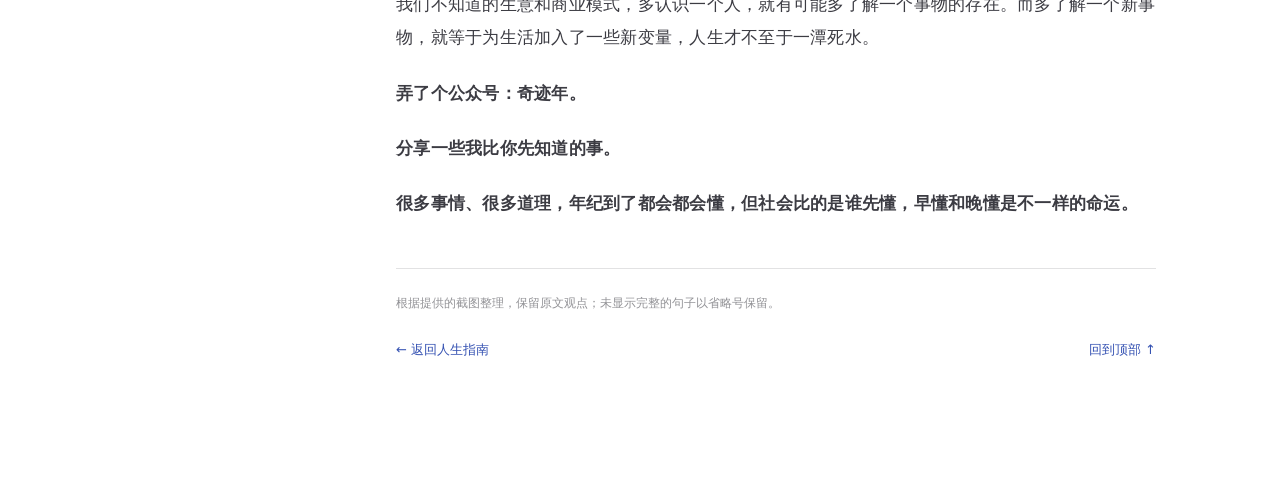
==== commit 970497a1: "Add interview questions article to personal reflections" ====
--- a/personal.html
+++ b/personal.html
@@ -34,9 +34,10 @@
 <aside class="sidebar" id="reader-sidebar" aria-label="文章导航">
   <div class="group"><a class="reader-home" href="./">← 返回人生指南</a></div>
   <section class="group personal-group" aria-labelledby="personal-heading">
-    <div class="gt" id="personal-heading">个人体会 <small data-personal-count>1 篇</small></div>
+    <div class="gt" id="personal-heading">个人体会 <small data-personal-count>2 篇</small></div>
     <nav class="personal-links" data-personal-links aria-label="个人体会文章">
       <a class="personal-entry" href="personal.html?article=first"><span>第一</span><small>工作、精力与弱关系</small></a>
+      <a class="personal-entry" href="personal.html?article=interview-questions-1"><span>整理面试题1</span><small>AI、全栈与前端面试题</small></a>
     </nav>
   </section>
   <nav class="group" aria-labelledby="reader-toc-heading" id="reader-toc-group" hidden>
@@ -62,7 +63,7 @@
         <div class="reader-bottom-links"><a href="./">← 返回人生指南</a><a href="#personal-reader">回到顶部 ↑</a></div>
       </footer>
     </article>
-    <noscript><p>阅读文章需要开启 JavaScript，也可以<a href="https://github.com/zhangjh024/HowToLiveBetter/blob/main/docs/个人体会/第一.md">在 GitHub 阅读《第一》</a>。</p></noscript>
+    <noscript><p>阅读文章需要开启 JavaScript，也可以在 GitHub 阅读：<a href="https://github.com/zhangjh024/HowToLiveBetter/blob/main/docs/个人体会/第一.md">《第一》</a> · <a href="https://github.com/zhangjh024/HowToLiveBetter/blob/main/docs/个人体会/整理面试题1.md">《整理面试题1》</a>。</p></noscript>
   </div>
 </main>
 </body>
